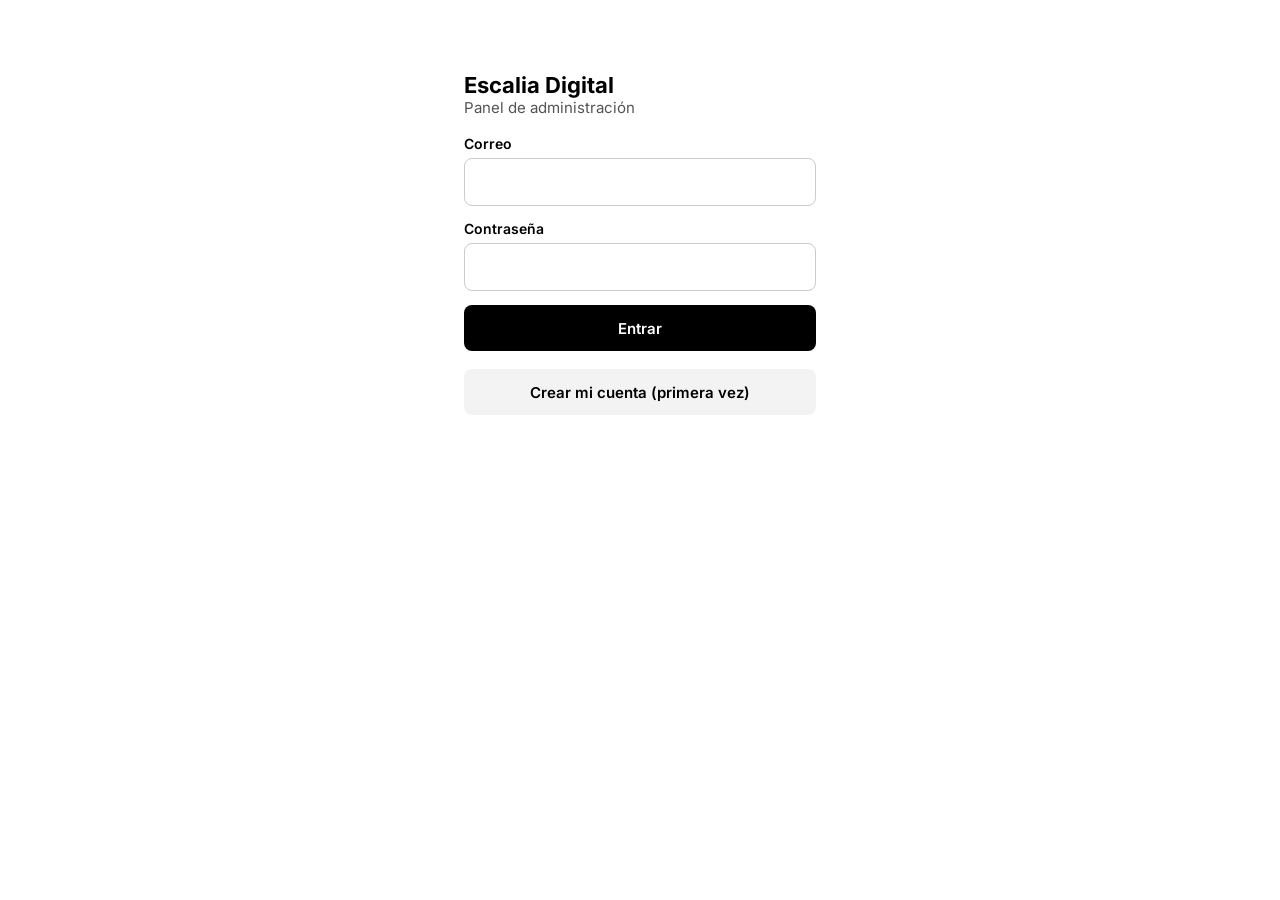
==== admin.html @ 68078de9 "Panel: mostrar u ocultar categorías en la carta Co-Authored-By: Claude Opus 5.5 <noreply@anthropic.c" ====
<!doctype html>
<html lang="es">
<head>
<meta charset="utf-8">
<meta name="viewport" content="width=device-width, initial-scale=1">
<meta name="robots" content="noindex">
<title>Escalia Digital · Panel</title>
<link href="/fonts/inter.css" rel="stylesheet">
<style>
:root{--negro:#000;--gris:#545454;--linea:#E8E8E8;--suave:#F3F3F3;--borde:#CBCBCB;--verde:#0B7A3E;--rojo:#B42318}
*{box-sizing:border-box}
body{margin:0;background:#fff;color:#000;font-family:Inter,system-ui,sans-serif;font-size:15px}
a{color:#000}
button,input,textarea{font-family:inherit;font-size:15px;color:#000}
.barra{display:flex;align-items:center;justify-content:space-between;gap:12px;padding:14px 24px;border-bottom:1px solid var(--linea);position:sticky;top:0;background:#fff;z-index:5}
.barra b{font-size:18px}
.barra .salir{border:none;background:none;color:var(--gris);text-decoration:underline;cursor:pointer;padding:8px}
main{max-width:1040px;margin:0 auto;padding:28px 24px 80px;display:flex;flex-direction:column;gap:22px}
h1{margin:0;font-size:26px;font-weight:700}
h2{margin:0;font-size:16px;font-weight:700}
p{margin:0}
.sub{color:var(--gris)}
.volver{font-size:14px;color:var(--gris);text-decoration:none}
.btn{display:inline-flex;align-items:center;justify-content:center;gap:8px;height:46px;padding:0 20px;border-radius:8px;border:none;background:#000;color:#fff;font-weight:600;text-decoration:none;cursor:pointer}
.btn.claro{background:var(--suave);color:#000}
.btn.borde{background:#fff;color:#000;border:1px solid #000}
.btn.peq{height:38px;padding:0 14px;font-size:14px}
.btn:disabled{opacity:.45;cursor:default}
.campo{display:flex;flex-direction:column;gap:6px;font-size:14px;font-weight:600}
.campo input,.campo textarea{height:48px;padding:0 14px;border-radius:8px;border:1px solid var(--borde);font-weight:400}
.campo textarea{height:auto;padding:12px 14px;resize:vertical}
.ayuda{font-size:13px;font-weight:400;color:var(--gris)}
.error{color:var(--rojo);font-size:14px;font-weight:500}
.chip{display:inline-block;padding:4px 10px;border-radius:999px;font-size:13px;font-weight:600;background:var(--suave)}
.chip.ok{background:#E7F5EC;color:#0B6B37}
.chip.aviso{background:#FFF4E0;color:#8A5300}
.tarjeta{border:1px solid var(--linea);border-radius:12px;padding:20px;display:flex;flex-direction:column;gap:10px}
.cabeza{display:flex;justify-content:space-between;align-items:center;flex-wrap:wrap;gap:12px}
.tabla{border:1px solid var(--linea);border-radius:12px;overflow-x:auto}
table{width:100%;min-width:720px;border-collapse:collapse;font-size:14px}
th{text-align:left;font-weight:500;color:var(--gris);background:#FAFAFA;padding:12px 16px}
td{padding:14px 16px;border-top:1px solid var(--linea);vertical-align:middle}
.logo{width:40px;height:40px;border-radius:8px;background:#EEE center/cover no-repeat;flex:none;display:flex;align-items:center;justify-content:center;font-size:11px;color:#5E5E5E}
.fila{display:flex;align-items:center;gap:12px}
.acciones{display:flex;gap:8px;flex-wrap:wrap}
.acceso{max-width:400px;margin:8vh auto 0;padding:0 24px;display:flex;flex-direction:column;gap:18px}
.rejilla{display:grid;grid-template-columns:repeat(2,minmax(0,1fr));gap:18px;max-width:720px}
.ancho{grid-column:span 2}
@media (max-width:640px){.rejilla{grid-template-columns:1fr}.ancho{grid-column:auto}main{padding:20px 16px 80px}.barra{padding:12px 16px}}
.slug{display:flex;align-items:center;height:48px;border-radius:8px;border:1px solid var(--borde);overflow:hidden;font-weight:400}
.slug span{padding:0 12px;height:100%;display:flex;align-items:center;background:var(--suave);color:var(--gris);font-size:14px;white-space:nowrap}
.slug input{flex:1;min-width:0;height:100%;border:none;padding:0 12px}
/* Editor de carta */
.editor{display:flex;gap:24px;align-items:flex-start}
.cats{flex:0 0 220px;display:flex;flex-direction:column;gap:4px;position:sticky;top:76px}
.cats button{display:flex;justify-content:space-between;align-items:center;height:42px;padding:0 12px;border-radius:8px;border:none;background:none;cursor:pointer;text-align:left}
.cats button.activa{background:var(--suave);font-weight:600}
.cats button small{color:var(--gris);font-size:13px;font-weight:400}
.cats .nueva{margin-top:8px;border:1px dashed #A6A6A6;justify-content:center}
.prods{flex:1;min-width:0;display:flex;flex-direction:column;gap:12px}
.prod{border:1px solid var(--linea);border-radius:12px;padding:12px;display:flex;gap:14px;flex-wrap:wrap;align-items:flex-start}
.prod.agotado{background:#FAFAFA}
.foto{display:flex;flex-direction:column;align-items:center;gap:4px}
.foto .img{width:76px;height:76px;border-radius:8px;background:#EEE center/cover no-repeat;display:flex;align-items:center;justify-content:center;font-size:11px;color:#5E5E5E}
.foto label{font-size:12px;text-decoration:underline;cursor:pointer}
.foto input{display:none}
.datos{flex:1 1 260px;display:flex;flex-direction:column;gap:8px}
.datos .linea{display:flex;gap:10px;flex-wrap:wrap}
.mini{display:flex;flex-direction:column;gap:4px;font-size:12px;color:var(--gris)}
.mini input,.mini textarea{height:42px;padding:0 12px;border-radius:8px;border:1px solid var(--borde)}
.mini textarea{height:auto;min-height:42px;padding:10px 12px;resize:vertical;font-size:14px}
.mini.precio input.falta{border:2px solid var(--rojo)}
.lado{display:flex;flex-direction:column;align-items:flex-end;gap:10px}
.check{display:flex;align-items:center;gap:8px;font-size:14px;cursor:pointer}
.check input{width:20px;height:20px;margin:0;accent-color:var(--verde)}
.borrar{width:42px;height:42px;border-radius:8px;border:none;background:var(--suave);cursor:pointer;display:flex;align-items:center;justify-content:center;font-size:12px;font-weight:600}
.borrar.confirmar{background:var(--rojo);color:#fff;width:auto;padding:0 12px}
.etq{font-size:12px;color:var(--gris)}
@media (max-width:760px){.editor{flex-direction:column}.cats{position:static;flex:none;width:100%;flex-direction:row;overflow-x:auto}.cats button{flex:none;gap:8px}.cats .nueva{margin:0}.lado{flex-direction:row;align-items:center;justify-content:space-between;width:100%}}
/* Publicado */
.dos{display:flex;gap:20px;flex-wrap:wrap}
.dos>section{flex:1 1 340px;display:flex;flex-direction:column;gap:16px}
.caja{display:flex;align-items:center;min-height:46px;padding:10px 12px;border-radius:8px;background:var(--suave);word-break:break-all}
.qr{width:220px;height:220px;align-self:center}
.qr svg{width:100%;height:100%}
.aviso{display:flex;gap:14px;align-items:center;padding:16px 18px;border-radius:12px;background:#FFF4E0}
.vacio{padding:40px;text-align:center;color:var(--gris);border:1px dashed var(--borde);border-radius:12px}
#toast{position:fixed;left:50%;bottom:24px;transform:translateX(-50%);background:#000;color:#fff;padding:12px 18px;border-radius:8px;font-size:14px;opacity:0;transition:opacity .2s;pointer-events:none;z-index:20}
#toast.ver{opacity:1}
.nav{display:flex;gap:4px;margin-left:18px}
.nav a{padding:8px 12px;border-radius:8px;text-decoration:none;font-size:15px;color:var(--gris)}
.nav a.on{background:var(--suave);color:#000;font-weight:600}
.baja{border:1px solid var(--linea);border-radius:12px;padding:20px;display:flex;flex-direction:column;gap:14px}
.pasos{list-style:none;margin:0;padding:0;display:flex;flex-direction:column;gap:10px}
.paso{display:flex;gap:14px;align-items:flex-start;padding:14px;border-radius:10px;background:#FAFAFA}
.paso .num{width:28px;height:28px;flex:none;border-radius:14px;background:#fff;border:2px solid var(--borde);display:flex;align-items:center;justify-content:center;font-weight:700;font-size:14px}
.paso.hecho .num{background:var(--verde);border-color:var(--verde);color:#fff}
.paso .cuerpo{flex:1;min-width:0;display:flex;flex-direction:column;gap:6px}
.paso .cuerpo p{font-size:14px;color:var(--gris)}
.peligro{background:var(--rojo)!important;color:#fff!important}
</style>
</head>
<body>
<div id="app"><main><p class="sub">Cargando…</p></main></div>
<div id="toast" role="status" aria-live="polite"></div>

<script src="/vendor/supabase.js"></script>
<script src="/vendor/qrcode.js"></script>
<script>
const sb = supabase.createClient('https://akfnzkdavpktvqugqklo.supabase.co', 'sb_publishable_ipLUEVx2Hwwf-PJR8EnL9A_X8vh9DD5');
const app = document.getElementById('app');
let usuario = null, esAdmin = false;

const esc = s => String(s ?? '').replace(/[&<>"']/g, c => ({'&':'&amp;','<':'&lt;','>':'&gt;','"':'&quot;',"'":'&#39;'}[c]));
const euros = n => Number(n || 0).toLocaleString('es-ES', {style:'currency', currency:'EUR'});
const enlace = slug => `${location.origin}/${slug}`;
const bg = u => u ? `style="background-image:url('${esc(u)}')"` : '';
const hoy = () => new Intl.DateTimeFormat('sv-SE', {timeZone:'Europe/Madrid'}).format(new Date());
const slugDe = t => t.normalize('NFD').replace(/[̀-ͯ]/g,'').toLowerCase().replace(/&/g,' y ').replace(/[^a-z0-9]+/g,'-').replace(/^-+|-+$/g,'').slice(0,40);
let tToast;
function aviso(msg){ const t = document.getElementById('toast'); t.textContent = msg; t.classList.add('ver'); clearTimeout(tToast); tToast = setTimeout(() => t.classList.remove('ver'), 2200); }
async function copiar(texto){
  try { await navigator.clipboard.writeText(texto); }
  catch { const a = document.createElement('textarea'); a.value = texto; document.body.appendChild(a); a.select(); document.execCommand('copy'); a.remove(); }
  aviso('Copiado');
}
function barra(){
  const v = location.hash.replace('#','').split('/')[0];
  return `<header class="barra"><div class="fila" style="gap:0"><b>Escalia Digital</b><nav class="nav"><a href="#" class="${v === 'bajas' ? '' : 'on'}">Negocios</a><a href="#bajas" class="${v === 'bajas' ? 'on' : ''}">Bajas</a></nav></div><span class="sub" style="font-size:14px">${esc(usuario?.email)} <button class="salir" id="salir">Salir</button></span></header>`;
}
function pintar(html){
  app.innerHTML = barra() + `<main>${html}</main>`;
  document.getElementById('salir').onclick = async () => { await sb.auth.signOut(); location.hash = ''; };
  window.scrollTo(0, 0);
}
async function subirFoto(negocioId, archivo, nombre){
  if (archivo.size > 5 * 1024 * 1024) throw new Error('La foto pesa más de 5 MB');
  const ext = (archivo.name.split('.').pop() || 'jpg').toLowerCase();
  const ruta = `${negocioId}/${nombre}-${Date.now()}.${ext}`;
  const { error } = await sb.storage.from('fotos').upload(ruta, archivo, { contentType: archivo.type, upsert: false });
  if (error) throw error;
  return sb.storage.from('fotos').getPublicUrl(ruta).data.publicUrl;
}

/* ---------- Arranque y rutas ---------- */
async function fijarSesion(sesion){
  usuario = sesion?.user || null; esAdmin = false;
  if (usuario) {
    const { data } = await sb.from('admins_plataforma').select('usuario_id').eq('usuario_id', usuario.id).maybeSingle();
    esAdmin = !!data;
  }
  ruta();
}
function ruta(){
  if (!usuario) return vistaAcceso();
  if (!esAdmin) return vistaSinPermiso();
  const [v, id] = location.hash.replace('#','').split('/');
  if (v === 'nuevo') return vistaNuevo();
  if (v === 'carta' && id) return vistaCarta(id);
  if (v === 'publicado' && id) return vistaPublicado(id);
  if (v === 'bajas') return id === 'nueva' ? vistaNuevaBaja() : vistaBajas();
  return vistaNegocios();
}
(async () => {
  const { data: { session } } = await sb.auth.getSession();
  await fijarSesion(session);
  sb.auth.onAuthStateChange((_e, s) => { if ((s?.user?.id || null) !== (usuario?.id || null)) fijarSesion(s); });
  window.addEventListener('hashchange', ruta);
})();

/* ---------- Acceso ---------- */
function vistaAcceso(modo = 'entrar'){
  const crear = modo === 'crear';
  app.innerHTML = `<div class="acceso">
    <div><p style="font-size:22px;font-weight:700">Escalia Digital</p><p class="sub">${crear ? 'Crea tu cuenta de administrador' : 'Panel de administración'}</p></div>
    <form id="f" style="display:flex;flex-direction:column;gap:14px">
      <label class="campo">Correo<input type="email" id="email" autocomplete="email" required></label>
      <label class="campo">Contraseña<input type="password" id="clave" autocomplete="${crear ? 'new-password' : 'current-password'}" minlength="8" required>
        ${crear ? '<span class="ayuda">Mínimo 8 caracteres.</span>' : ''}</label>
      <p class="error" id="err" hidden></p>
      <button class="btn" type="submit">${crear ? 'Crear cuenta' : 'Entrar'}</button>
    </form>
    <button class="btn claro" id="cambiar">${crear ? 'Ya tengo cuenta' : 'Crear mi cuenta (primera vez)'}</button>
  </div>`;
  document.getElementById('cambiar').onclick = () => vistaAcceso(crear ? 'entrar' : 'crear');
  document.getElementById('f').onsubmit = async e => {
    e.preventDefault();
    const err = document.getElementById('err'); err.hidden = true;
    const email = document.getElementById('email').value.trim(), password = document.getElementById('clave').value;
    const boton = e.target.querySelector('button'); boton.disabled = true;
    if (crear) {
      const { data, error } = await sb.auth.signUp({ email, password });
      boton.disabled = false;
      if (error) { err.textContent = error.message; err.hidden = false; return; }
      if (!data.session) {
        app.innerHTML = `<div class="acceso"><h1>Cuenta creada</h1><p class="sub">Avisa en el chat para activarla como administrador. Después entra con tu correo y contraseña.</p><button class="btn" id="ir">Ir a entrar</button></div>`;
        document.getElementById('ir').onclick = () => vistaAcceso('entrar');
      }
    } else {
      const { error } = await sb.auth.signInWithPassword({ email, password });
      boton.disabled = false;
      if (error) {
        err.textContent = /confirm/i.test(error.message) ? 'La cuenta aún no está activada. Avisa en el chat para activarla.' : 'Correo o contraseña incorrectos.';
        err.hidden = false;
      }
    }
  };
}
function vistaSinPermiso(){
  pintar(`<h1>Cuenta sin acceso</h1><p class="sub">Esta cuenta todavía no es administradora de Escalia Digital. Avisa en el chat para activarla y vuelve a cargar la página.</p>`);
}

/* ---------- Negocios ---------- */
async function vistaNegocios(){
  pintar('<p class="sub">Cargando negocios…</p>');
  const [{ data: negocios, error }, { data: pedidos }, { data: bajas }] = await Promise.all([
    sb.from('negocios').select('id,nombre,slug,logo_url,activo,es_plantilla,stripe_account_id,productos(count)').order('creado_en'),
    sb.from('pedidos').select('negocio_id').eq('fecha', hoy()).neq('estado', 'pendiente_pago'),
    sb.from('bajas').select('negocio_id').is('borrado_en', null).is('cancelada_en', null)
  ]);
  const enBaja = new Set((bajas || []).map(b => b.negocio_id));
  if (error) return pintar(`<p class="error">No se pudieron cargar los negocios: ${esc(error.message)}</p>`);
  const porNegocio = {}; (pedidos || []).forEach(p => porNegocio[p.negocio_id] = (porNegocio[p.negocio_id] || 0) + 1);
  const reales = negocios.filter(n => !n.es_plantilla), plantilla = negocios.find(n => n.es_plantilla);
  const filas = reales.map(n => `<tr>
    <td><div class="fila"><span class="logo" ${bg(n.logo_url)}>${n.logo_url ? '' : 'Logo'}</span><div style="display:flex;flex-direction:column"><b>${esc(n.nombre)}</b><a class="sub" href="${esc(enlace(n.slug))}" target="_blank" rel="noopener" style="text-decoration:none">/${esc(n.slug)}</a></div></div></td>
    <td>${enBaja.has(n.id) ? '<a class="chip aviso" href="#bajas" style="text-decoration:none">Baja en curso</a>' : n.activo ? '<span class="chip ok">Publicado</span>' : '<span class="chip">Borrador</span>'}</td>
    <td>${n.productos?.[0]?.count ?? 0} productos</td>
    <td>${n.stripe_account_id ? '<span class="chip ok">Conectado</span>' : '<span class="chip aviso">Sin conectar</span>'}</td>
    <td>${porNegocio[n.id] || 0}</td>
    <td><div class="acciones"><a class="btn claro peq" href="#carta/${n.id}">Editar carta</a><a class="btn claro peq" href="#publicado/${n.id}">Enlace y QR</a></div></td>
  </tr>`).join('');
  pintar(`
    <div class="cabeza"><div><h1>Negocios</h1><p class="sub">Cada negocio tiene su página, su panel y sus cobros.</p></div>
      <a class="btn" href="#nuevo">+ Añadir nuevo negocio</a></div>
    ${reales.length ? `<div class="tabla"><table><thead><tr><th>Negocio</th><th>Estado</th><th>Carta</th><th>Cobros</th><th>Pedidos hoy</th><th>Acciones</th></tr></thead><tbody>${filas}</tbody></table></div>`
      : '<div class="vacio">Aún no hay negocios. Pulsa "Añadir nuevo negocio".</div>'}
    ${plantilla ? `<section class="fila" style="padding:18px 20px;border-radius:12px;background:var(--suave)"><div style="display:flex;flex-direction:column;gap:2px"><b>${esc(plantilla.nombre)}</b><span class="sub" style="font-size:14px">${plantilla.productos?.[0]?.count ?? 0} productos · bebida obligatoria en los menús · los negocios nuevos salen de aquí</span></div><a class="btn claro peq" style="margin-left:auto" href="#carta/${plantilla.id}">Editar plantilla</a></section>` : ''}
  `);
}

/* ---------- Añadir nuevo negocio ---------- */
function vistaNuevo(){
  pintar(`
    <div><a class="volver" href="#">← Negocios</a><h1 style="margin-top:6px">Añadir nuevo negocio</h1><p class="sub">Se crea con la carta de la plantilla ya montada. Luego pones precios y fotos.</p></div>
    <form id="f" class="rejilla">
      <label class="campo ancho">Nombre del negocio<input id="nombre" required maxlength="80" placeholder="Ej.: Kebab Alí"></label>
      <div class="campo ancho">Dirección de su página
        <div class="slug"><span>${esc(location.host)}/</span><input id="slug" required maxlength="40" aria-label="Dirección de su página"></div>
        <span class="ayuda">Se rellena sola a partir del nombre. Solo letras, números y guiones.</span></div>
      <label class="campo">Dirección del local<input id="direccion" placeholder="Calle y número, ciudad"></label>
      <label class="campo">WhatsApp del negocio<input id="whatsapp" type="tel" placeholder="+34 600 000 000"></label>
      <label class="campo">Horario<input id="horario" placeholder="Ej.: L-D 19:00-23:30"></label>
      <label class="campo">Logo (opcional)<input id="logo" type="file" accept="image/png,image/jpeg,image/webp" style="padding-top:12px"></label>
      <p class="error ancho" id="err" hidden></p>
      <div class="ancho acciones"><button class="btn" type="submit">Crear con la plantilla</button><a class="btn claro" href="#">Cancelar</a></div>
    </form>`);
  const nombre = document.getElementById('nombre'), slug = document.getElementById('slug');
  let tocado = false;
  nombre.oninput = () => { if (!tocado) slug.value = slugDe(nombre.value); };
  slug.oninput = () => { tocado = true; slug.value = slug.value.toLowerCase().replace(/[^a-z0-9-]/g, ''); };
  document.getElementById('f').onsubmit = async e => {
    e.preventDefault();
    const err = document.getElementById('err'); err.hidden = true;
    const s = slug.value.replace(/-+/g,'-').replace(/^-|-$/g,'');
    const tel = document.getElementById('whatsapp').value.replace(/[\s-]/g, '');
    if (!s) { err.textContent = 'Falta la dirección de su página.'; err.hidden = false; return; }
    if (tel && !/^\+?\d{9,15}$/.test(tel)) { err.textContent = 'El WhatsApp no parece válido.'; err.hidden = false; return; }
    const boton = e.target.querySelector('button[type=submit]'); boton.disabled = true; boton.textContent = 'Creando…';
    const { data: id, error } = await sb.rpc('crear_negocio_desde_plantilla', { p_nombre: nombre.value.trim(), p_slug: s });
    if (error) {
      boton.disabled = false; boton.textContent = 'Crear con la plantilla';
      err.textContent = error.code === '23505' ? 'Esa dirección ya la usa otro negocio. Prueba otra.' : /reservado|formato|check/i.test(error.message) ? 'Esa dirección no se puede usar. Prueba otra.' : error.message;
      err.hidden = false; return;
    }
    const cambios = { direccion: document.getElementById('direccion').value.trim() || null, whatsapp: tel || null };
    const h = document.getElementById('horario').value.trim(); if (h) cambios.horario = { texto: h };
    const archivo = document.getElementById('logo').files[0];
    try { if (archivo) cambios.logo_url = await subirFoto(id, archivo, 'logo'); } catch (x) { aviso('No se pudo subir el logo: ' + x.message); }
    await sb.from('negocios').update(cambios).eq('id', id);
    location.hash = `carta/${id}`;
  };
}

/* ---------- Editar carta ---------- */
let carta = null;
async function vistaCarta(id){
  pintar('<p class="sub">Cargando carta…</p>');
  const [n, c, p] = await Promise.all([
    sb.from('negocios').select('*').eq('id', id).single(),
    sb.from('categorias').select('*').eq('negocio_id', id).order('orden'),
    sb.from('productos').select('*').eq('negocio_id', id).order('orden')
  ]);
  if (n.error) return pintar(`<a class="volver" href="#">← Negocios</a><p class="error">No se encontró el negocio.</p>`);
  const prev = carta && carta.negocio.id === id ? carta.sel : null;
  carta = { negocio: n.data, cats: c.data || [], prods: p.data || [], sel: prev || (c.data?.[0]?.id ?? 'datos') };
  pintarCarta();
}
function pintarCarta(){
  const { negocio: n, cats, prods, sel } = carta;
  const conPrecio = prods.filter(x => Number(x.precio) > 0).length;
  const nav = cats.map(c => `<button data-cat="${c.id}" class="${sel === c.id ? 'activa' : ''}">${esc(c.nombre)}${c.activa ? '' : ' <small>(oculta)</small>'}<small>${prods.filter(x => x.categoria_id === c.id).length}</small></button>`).join('');
  pintar(`
    <div class="cabeza">
      <div class="fila" style="flex-wrap:wrap"><a class="volver" href="#">← Negocios</a><b style="font-size:20px">${esc(n.nombre)}</b>
        ${n.es_plantilla ? '<span class="chip">Plantilla</span>' : n.activo ? '<span class="chip ok">Publicado</span>' : '<span class="chip">Borrador</span>'}</div>
      <div class="fila" style="flex-wrap:wrap"><span class="sub" style="font-size:14px"><b style="color:#000">${conPrecio} de ${prods.length}</b> precios puestos</span>
        ${n.es_plantilla ? '' : n.activo ? `<a class="btn claro peq" href="${esc(enlace(n.slug))}" target="_blank" rel="noopener">Ver carta</a><a class="btn peq" href="#publicado/${n.id}">Enlace y QR</a>` : `<button class="btn" id="publicar">Publicar</button>`}</div>
    </div>
    <div class="editor">
      <nav class="cats" aria-label="Categorías">
        ${n.es_plantilla ? '' : `<button data-cat="datos" class="${sel === 'datos' ? 'activa' : ''}">Datos del negocio</button>`}
        ${nav}
        <button class="nueva" id="nuevaCat">+ Añadir categoría</button>
      </nav>
      <div class="prods" id="prods"></div>
    </div>`);
  document.querySelectorAll('.cats [data-cat]').forEach(b => b.onclick = () => { carta.sel = b.dataset.cat; pintarCarta(); });
  document.getElementById('nuevaCat').onclick = nuevaCategoria;
  const pub = document.getElementById('publicar');
  if (pub) pub.onclick = () => publicar(n, conPrecio, prods.length);
  if (sel === 'datos') pintarDatos(); else pintarProductos();
}
function pintarProductos(){
  const { cats, prods, sel } = carta;
  const cat = cats.find(c => c.id === sel);
  const lista = prods.filter(x => x.categoria_id === sel);
  const caja = document.getElementById('prods');
  caja.innerHTML = `
    <div class="cabeza"><div class="fila" style="flex-wrap:wrap"><h1 style="font-size:22px">${esc(cat?.nombre || '')}</h1>
      <label class="check"><input type="checkbox" id="catVisible" ${cat?.activa ? 'checked' : ''}>${cat?.activa ? 'Visible en la carta' : 'Oculta en la carta'}</label></div>
      <button class="btn claro peq" id="nuevoProd">+ Añadir producto</button></div>
    ${lista.length ? '' : '<div class="vacio">No hay productos en esta categoría.</div>'}
    ${lista.map(x => `<div class="prod ${x.disponible ? '' : 'agotado'}" data-id="${x.id}">
      <div class="foto"><span class="img" ${bg(x.foto_url)}>${x.foto_url ? '' : 'Sin foto'}</span>
        <label>Cambiar foto<input type="file" accept="image/png,image/jpeg,image/webp" data-campo="foto"></label></div>
      <div class="datos">
        <div class="linea">
          <label class="mini" style="flex:1 1 200px">Nombre<input data-campo="nombre" value="${esc(x.nombre)}" maxlength="80"></label>
          <label class="mini precio" style="flex:0 0 120px">Precio (€)<input data-campo="precio" inputmode="decimal" value="${Number(x.precio) > 0 ? Number(x.precio).toFixed(2).replace('.', ',') : ''}" placeholder="0,00" class="${Number(x.precio) > 0 ? '' : 'falta'}">
            ${Number(x.precio) > 0 ? '' : '<span class="error" style="font-size:12px">Falta precio</span>'}</label>
        </div>
        <label class="mini">Descripción<textarea data-campo="descripcion" rows="1" maxlength="200" placeholder="Qué lleva">${esc(x.descripcion || '')}</textarea></label>
      </div>
      <div class="lado">
        <label class="check"><input type="checkbox" data-campo="disponible" ${x.disponible ? 'checked' : ''}>${x.disponible ? 'Disponible' : 'Agotado'}</label>
        <button class="borrar" data-borrar aria-label="Borrar producto"><svg width="18" height="18" viewBox="0 0 24 24" fill="none" stroke="currentColor" stroke-width="2" stroke-linecap="round" stroke-linejoin="round" aria-hidden="true"><path d="M4 7h16M9 7V4h6v3M6 7l1 13h10l1-13"/></svg></button>
      </div>
    </div>`).join('')}`;
  document.getElementById('nuevoProd').onclick = nuevoProducto;
  document.getElementById('catVisible').onchange = async e => {
    const activa = e.target.checked;
    const { error } = await sb.from('categorias').update({ activa }).eq('id', cat.id);
    if (error) { e.target.checked = !activa; return aviso('No se pudo cambiar'); }
    cat.activa = activa; aviso(activa ? 'Categoría visible en la carta' : 'Categoría oculta'); pintarCarta();
  };
  caja.querySelectorAll('.prod').forEach(fila => {
    const id = fila.dataset.id, prod = carta.prods.find(x => x.id === id);
    fila.querySelectorAll('[data-campo]').forEach(el => el.onchange = () => guardarCampo(prod, el));
    const b = fila.querySelector('[data-borrar]');
    let armado = false, t;
    b.onclick = async () => {
      if (!armado) { armado = true; b.classList.add('confirmar'); b.textContent = '¿Borrar?'; t = setTimeout(() => { armado = false; pintarProductos(); }, 3000); return; }
      clearTimeout(t);
      const { error } = await sb.from('productos').delete().eq('id', id);
      if (error) { aviso(error.code === '23503' ? 'Tiene pedidos: márcalo como Agotado en vez de borrarlo' : 'No se pudo borrar'); return pintarProductos(); }
      carta.prods = carta.prods.filter(x => x.id !== id); aviso('Producto borrado'); pintarCarta();
    };
  });
}
async function guardarCampo(prod, el){
  const campo = el.dataset.campo;
  let cambio = {};
  if (campo === 'foto') {
    const archivo = el.files[0]; if (!archivo) return;
    aviso('Subiendo foto…');
    try { cambio.foto_url = await subirFoto(carta.negocio.id, archivo, 'producto'); }
    catch (x) { return aviso('No se pudo subir: ' + x.message); }
  } else if (campo === 'precio') {
    const v = el.value.trim().replace('€','').replace(',', '.');
    const num = v === '' ? 0 : Number(v);
    if (!isFinite(num) || num < 0 || num > 999) { aviso('Precio no válido'); el.value = Number(prod.precio) > 0 ? Number(prod.precio).toFixed(2).replace('.', ',') : ''; return; }
    cambio.precio = Math.round(num * 100) / 100;
  } else if (campo === 'disponible') cambio.disponible = el.checked;
  else if (campo === 'nombre') { if (!el.value.trim()) { el.value = prod.nombre; return aviso('El nombre no puede quedar vacío'); } cambio.nombre = el.value.trim(); }
  else if (campo === 'descripcion') cambio.descripcion = el.value.trim() || null;
  const { error } = await sb.from('productos').update(cambio).eq('id', prod.id);
  if (error) return aviso('No se pudo guardar');
  Object.assign(prod, cambio);
  aviso('Guardado');
  if (campo === 'precio' || campo === 'foto' || campo === 'disponible') pintarCarta();
}
async function nuevoProducto(){
  const { negocio, prods, sel } = carta;
  const orden = Math.max(0, ...prods.filter(x => x.categoria_id === sel).map(x => x.orden || 0)) + 1;
  const { data, error } = await sb.from('productos').insert({ negocio_id: negocio.id, categoria_id: sel, nombre: 'Producto nuevo', precio: 0, disponible: true, orden }).select().single();
  if (error) return aviso('No se pudo añadir');
  carta.prods.push(data); pintarCarta();
  const input = document.querySelector(`.prod[data-id="${data.id}"] [data-campo="nombre"]`);
  if (input) { input.focus(); input.select(); input.scrollIntoView({ block: 'center' }); }
}
function nuevaCategoria(){
  const boton = document.getElementById('nuevaCat');
  const form = document.createElement('form');
  form.style.cssText = 'display:flex;gap:6px;margin-top:8px';
  form.innerHTML = '<input required maxlength="40" placeholder="Nombre" aria-label="Nombre de la categoría" style="flex:1;min-width:0;height:42px;padding:0 10px;border-radius:8px;border:1px solid var(--borde)"><button class="btn peq">OK</button>';
  boton.replaceWith(form); form.querySelector('input').focus();
  form.onsubmit = async e => {
    e.preventDefault();
    const nombre = form.querySelector('input').value.trim();
    const orden = Math.max(0, ...carta.cats.map(c => c.orden || 0)) + 1;
    const { data, error } = await sb.from('categorias').insert({ negocio_id: carta.negocio.id, nombre, orden, activa: true }).select().single();
    if (error) return aviso('No se pudo crear');
    carta.cats.push(data); carta.sel = data.id; pintarCarta();
  };
}
function pintarDatos(){
  const n = carta.negocio;
  document.getElementById('prods').innerHTML = `
    <h1 style="font-size:22px">Datos del negocio</h1>
    <form id="fd" class="rejilla" style="max-width:none">
      <label class="campo ancho">Nombre<input id="d_nombre" required maxlength="80" value="${esc(n.nombre)}"></label>
      <label class="campo">Dirección del local<input id="d_dir" value="${esc(n.direccion || '')}"></label>
      <label class="campo">WhatsApp del negocio<input id="d_wa" type="tel" value="${esc(n.whatsapp || '')}" placeholder="+34 600 000 000"></label>
      <label class="campo">Horario<input id="d_hor" value="${esc(n.horario?.texto || '')}" placeholder="Ej.: L-D 19:00-23:30"></label>
      <div class="campo">Logo<div class="fila"><span class="logo" ${bg(n.logo_url)}>${n.logo_url ? '' : 'Logo'}</span><input id="d_logo" type="file" accept="image/png,image/jpeg,image/webp"></div></div>
      <h2 class="ancho" style="margin-top:10px">Datos legales del titular</h2>
      <p class="sub ancho" style="font-size:13px;margin-top:-10px">Salen en el aviso legal, la política de privacidad y las condiciones de compra de su carta. Mientras falten, la carta muestra "pendiente".</p>
      <label class="campo">Nombre o razón social<input id="d_tit" maxlength="120" value="${esc(n.titular_nombre || '')}" placeholder="Ej.: Nombre y apellidos / Empresa S.L."></label>
      <label class="campo">NIF / CIF<input id="d_nif" maxlength="15" value="${esc(n.titular_nif || '')}"></label>
      <label class="campo">Correo de contacto<input id="d_mail" type="email" maxlength="120" value="${esc(n.email_contacto || '')}"></label>
      <label class="campo">Teléfono de contacto<input id="d_telf" type="tel" maxlength="20" value="${esc(n.telefono || '')}" placeholder="Si es distinto del WhatsApp"></label>
      <p class="sub ancho" style="font-size:13px">Dirección de su página: ${esc(location.host)}/${esc(n.slug)} (no se cambia para no romper el QR ya impreso).</p>
      <div class="ancho"><button class="btn" type="submit">Guardar datos</button></div>
    </form>
    <div class="tarjeta" style="margin-top:8px"><h2>Copia de seguridad</h2>
      <p class="sub" style="font-size:14px">Cada noche se guarda sola una copia de esta carta (30 días). Para tener otra fuera de la plataforma, descarga un Excel de vez en cuando, por ejemplo una vez al mes, y guárdalo en tu ordenador.</p>
      <div><button class="btn claro peq" id="d_copia" type="button">Descargar copia (Excel)</button></div></div>`;
  document.getElementById('d_copia').onclick = async e => {
    e.target.disabled = true;
    try { await descargarExcel({ negocio_id: n.id, negocio_slug: n.slug }); aviso('Copia descargada'); }
    catch (x) { aviso('No se pudo descargar: ' + x.message); }
    e.target.disabled = false;
  };
  document.getElementById('fd').onsubmit = async e => {
    e.preventDefault();
    const tel = document.getElementById('d_wa').value.replace(/[\s-]/g, '');
    if (tel && !/^\+?\d{9,15}$/.test(tel)) return aviso('El WhatsApp no parece válido');
    const cambios = { nombre: document.getElementById('d_nombre').value.trim(), direccion: document.getElementById('d_dir').value.trim() || null, whatsapp: tel || null,
      horario: document.getElementById('d_hor').value.trim() ? { ...(n.horario || {}), texto: document.getElementById('d_hor').value.trim() } : (n.horario || {}),
      titular_nombre: document.getElementById('d_tit').value.trim() || null,
      titular_nif: document.getElementById('d_nif').value.trim().toUpperCase() || null,
      email_contacto: document.getElementById('d_mail').value.trim() || null,
      telefono: document.getElementById('d_telf').value.replace(/[\s-]/g, '') || null };
    const archivo = document.getElementById('d_logo').files[0];
    try { if (archivo) cambios.logo_url = await subirFoto(n.id, archivo, 'logo'); } catch (x) { return aviso('No se pudo subir el logo'); }
    const { error } = await sb.from('negocios').update(cambios).eq('id', n.id);
    if (error) return aviso('No se pudo guardar');
    Object.assign(n, cambios); aviso('Datos guardados'); pintarCarta();
  };
}
async function publicar(n, conPrecio, total){
  const boton = document.getElementById('publicar');
  if (conPrecio < total && !boton.dataset.seguro) {
    boton.dataset.seguro = '1'; boton.textContent = `Faltan ${total - conPrecio} precios · Publicar igual`;
    aviso('Los productos sin precio no se podrán pedir bien'); return;
  }
  boton.disabled = true;
  const { error } = await sb.from('negocios').update({ activo: true }).eq('id', n.id);
  if (error) { boton.disabled = false; return aviso('No se pudo publicar'); }
  location.hash = `publicado/${n.id}`;
}

/* ---------- Bajas ---------- */
const fechaES = d => d ? new Date(d).toLocaleDateString('es-ES', { day: 'numeric', month: 'long', year: 'numeric', timeZone: 'Europe/Madrid' }) : '';
const masDias = (iso, n) => { const d = new Date(iso + 'T12:00:00'); d.setDate(d.getDate() + n); return d.toISOString().slice(0, 10); };
async function vistaBajas(){
  pintar('<p class="sub">Cargando bajas…</p>');
  const { data, error } = await sb.from('bajas').select('*').order('creado_en', { ascending: false });
  if (error) return pintar(`<h1>Bajas</h1><p class="error">No se pudieron cargar las bajas. ${esc(error.message)}</p>`);
  const abiertas = data.filter(b => !b.borrado_en && !b.cancelada_en), cerradas = data.filter(b => b.borrado_en || b.cancelada_en);
  pintar(`
    <div class="cabeza"><div><h1>Bajas</h1><p class="sub">Cuando un negocio deja el servicio: desactivar, entregarle sus datos y borrarlo todo.</p></div>
      <a class="btn" href="#bajas/nueva">+ Registrar una baja</a></div>
    ${abiertas.length ? abiertas.map(tarjetaBaja).join('') : '<div class="vacio">No hay bajas en curso.</div>'}
    ${cerradas.length ? `<h2>Historial</h2><div class="tabla"><table style="min-width:560px"><thead><tr><th>Negocio</th><th>Solicitada</th><th>Resultado</th></tr></thead><tbody>
      ${cerradas.map(b => `<tr><td><b>${esc(b.negocio_nombre)}</b></td><td>${fechaES(b.solicitada_en)}</td><td>${b.borrado_en ? `Datos entregados ${b.entregado_en ? 'el ' + fechaES(b.entregado_en) : '(no se pidieron)'} · borrado el ${fechaES(b.borrado_en)}` : `Cancelada el ${fechaES(b.cancelada_en)}`}</td></tr>`).join('')}
    </tbody></table></div>` : ''}`);
  abiertas.forEach(b => conectarBaja(b));
}
function tarjetaBaja(b){
  const hoyISO = hoy();
  const limiteBorrado = masDias(b.efectiva_en, 30);
  const puedeBorrar = !!b.entregado_en || hoyISO >= limiteBorrado;
  const paso = (n, hecho, titulo, texto, accion) => `<li class="paso ${hecho ? 'hecho' : ''}"><span class="num">${hecho ? '✓' : n}</span><div class="cuerpo"><b>${titulo}</b><p>${texto}</p>${accion || ''}</div></li>`;
  return `<section class="baja" id="b-${b.id}">
    <div class="cabeza"><div><h2 style="font-size:20px">${esc(b.negocio_nombre)}</h2>
      <p class="sub" style="font-size:14px">Pidió la baja el ${fechaES(b.solicitada_en)} · fin del servicio el <b style="color:#000">${fechaES(b.efectiva_en)}</b>${b.motivo ? ' · Motivo: ' + esc(b.motivo) : ''}</p></div>
      <button class="btn claro peq" data-accion="cancelar">Cancelar la baja</button></div>
    <ol class="pasos">
      ${paso(1, !!b.desactivado_en, 'Desactivar su carta',
        b.desactivado_en ? `Hecho el ${fechaES(b.desactivado_en)}. Los clientes ya no pueden pedir.` : `Hazlo el ${fechaES(b.efectiva_en)}, cuando termine el preaviso. Su carta y su panel dejan de funcionar.`,
        b.desactivado_en ? '' : '<div><button class="btn peq" data-accion="desactivar">Desactivar ahora</button></div>')}
      ${paso(2, !!b.descargado_en, 'Descargar sus datos',
        `Un Excel con su carta, sus opciones y sus pedidos. Los nombres y WhatsApp de pedidos de más de 30 días ya no salen porque se borran solos.${b.descargado_en ? ' Descargado el ' + fechaES(b.descargado_en) + '.' : ''}`,
        '<div><button class="btn peq" data-accion="descargar">Descargar Excel</button></div>')}
      ${paso(3, !!b.entregado_en, 'Enviárselos al dueño',
        b.entregado_en ? `Entregado el ${fechaES(b.entregado_en)} a ${esc(b.email_entrega || '')}.` : 'Abre el correo con el texto ya escrito, <b>adjunta el Excel</b> que has descargado y envíalo. Después márcalo como entregado.',
        b.entregado_en ? '' : `<div class="fila" style="flex-wrap:wrap;gap:8px"><input type="email" data-campo="email" value="${esc(b.email_entrega || '')}" placeholder="correo del dueño" style="height:38px;padding:0 10px;border-radius:8px;border:1px solid var(--borde);min-width:220px"><button class="btn claro peq" data-accion="correo">Abrir correo</button><button class="btn peq" data-accion="entregado">Marcar como entregado</button></div>`)}
      ${paso(4, false, 'Borrar todos sus datos',
        puedeBorrar ? 'Borra para siempre su carta, sus pedidos, sus fotos, sus copias y la cuenta del dueño. No se puede deshacer. Antes, asegúrate de haber guardado el Excel.' : `Disponible cuando hayas entregado los datos o, si no los pide, a partir del ${fechaES(limiteBorrado)} (30 días después del fin del servicio).`,
        puedeBorrar ? `<div class="fila" style="flex-wrap:wrap;gap:8px"><input data-campo="confirmar" placeholder="Escribe: ${esc(b.negocio_slug)}" style="height:38px;padding:0 10px;border-radius:8px;border:1px solid var(--borde);min-width:220px"><button class="btn peq peligro" data-accion="borrar">Borrar todo</button></div>` : '')}
    </ol>
    <label class="campo" style="font-weight:500">Notas<textarea data-campo="notas" rows="2" placeholder="Ej.: lo pidió por WhatsApp el día…">${esc(b.notas || '')}</textarea></label>
  </section>`;
}
function conectarBaja(b){
  const caja = document.getElementById('b-' + b.id);
  const q = sel => caja.querySelector(sel);
  const guardar = async cambios => { const { error } = await sb.from('bajas').update(cambios).eq('id', b.id); if (error) { aviso('No se pudo guardar'); return false; } return true; };
  q('[data-campo="notas"]').onchange = async e => { if (await guardar({ notas: e.target.value.trim() || null })) aviso('Nota guardada'); };
  q('[data-accion="cancelar"]').onclick = async e => {
    if (!e.target.dataset.seguro) { e.target.dataset.seguro = 1; e.target.textContent = '¿Seguro? Se reactiva su carta'; return; }
    await sb.from('negocios').update({ activo: true }).eq('id', b.negocio_id);
    if (await guardar({ cancelada_en: new Date().toISOString() })) { aviso('Baja cancelada'); vistaBajas(); }
  };
  const desact = q('[data-accion="desactivar"]');
  if (desact) desact.onclick = async () => {
    const { error } = await sb.from('negocios').update({ activo: false, pedidos_online_activos: false }).eq('id', b.negocio_id);
    if (error) return aviso('No se pudo desactivar');
    if (await guardar({ desactivado_en: new Date().toISOString() })) { aviso('Carta desactivada'); vistaBajas(); }
  };
  q('[data-accion="descargar"]').onclick = async e => {
    e.target.disabled = true; e.target.textContent = 'Preparando…';
    try { await descargarExcel(b); await guardar({ descargado_en: new Date().toISOString() }); aviso('Excel descargado'); vistaBajas(); }
    catch (x) { aviso('No se pudo descargar: ' + x.message); e.target.disabled = false; e.target.textContent = 'Descargar Excel'; }
  };
  const correo = q('[data-accion="correo"]');
  if (correo) correo.onclick = async () => {
    const email = q('[data-campo="email"]').value.trim();
    if (!/^[^@\s]+@[^@\s]+\.[^@\s]+$/.test(email)) return aviso('Escribe un correo válido');
    await guardar({ email_entrega: email });
    const asunto = `Tus datos de ${b.negocio_nombre} — fin del servicio de pedidos online`;
    const cuerpo = `Hola:\n\nComo pediste, el servicio de pedidos online de ${b.negocio_nombre} terminó el ${fechaES(b.efectiva_en)}.\n\nTe adjunto un Excel con tus datos: tu carta (productos, precios y opciones) y tu historial de pedidos. Por la política de privacidad, el nombre y el WhatsApp de los clientes se borran a los 30 días de cada pedido, así que en los pedidos más antiguos no aparecen.\n\nEn los próximos días borraré de forma definitiva todos tus datos de la plataforma, como dice nuestro contrato. Si necesitas algo antes, respóndeme a este correo.\n\nGracias por la confianza.\n\nJames Salazar\ncontacto@escaliadigital.com`;
    location.href = `mailto:${encodeURIComponent(email)}?subject=${encodeURIComponent(asunto)}&body=${encodeURIComponent(cuerpo)}`;
  };
  const ent = q('[data-accion="entregado"]');
  if (ent) ent.onclick = async () => {
    if (!b.descargado_en) return aviso('Primero descarga el Excel (paso 2)');
    const email = q('[data-campo="email"]').value.trim();
    if (await guardar({ entregado_en: new Date().toISOString(), email_entrega: email || b.email_entrega })) { aviso('Marcado como entregado'); vistaBajas(); }
  };
  const borrar = q('[data-accion="borrar"]');
  if (borrar) borrar.onclick = async () => {
    const conf = q('[data-campo="confirmar"]').value.trim();
    if (conf !== b.negocio_slug) return aviso(`Escribe exactamente: ${b.negocio_slug}`);
    borrar.disabled = true; borrar.textContent = 'Borrando…';
    try {
      const { data: archivos } = await sb.storage.from('fotos').list(b.negocio_id, { limit: 1000 });
      if (archivos?.length) await sb.storage.from('fotos').remove(archivos.map(a => `${b.negocio_id}/${a.name}`));
      const { error } = await sb.rpc('borrar_negocio', { p_negocio: b.negocio_id, p_confirmacion: conf });
      if (error) throw error;
      aviso('Datos borrados'); vistaBajas();
    } catch (x) { aviso('No se pudo borrar: ' + x.message); borrar.disabled = false; borrar.textContent = 'Borrar todo'; }
  };
}
let xlsxCargado;
function cargarXLSX(){
  return xlsxCargado ||= new Promise((ok, ko) => { const s = document.createElement('script'); s.src = '/vendor/xlsx.js'; s.onload = ok; s.onerror = () => ko(new Error('no se cargó la librería')); document.head.appendChild(s); });
}
async function descargarExcel(b){
  const [{ data, error }] = await Promise.all([sb.rpc('exportar_negocio', { p_negocio: b.negocio_id }), cargarXLSX()]);
  if (error) throw error;
  const n = data.negocio || {}, cats = Object.fromEntries((data.categorias || []).map(c => [c.id, c.nombre]));
  const prods = Object.fromEntries((data.productos || []).map(p => [p.id, p.nombre]));
  const grupos = Object.fromEntries((data.grupos_opciones || []).map(g => [g.id, g]));
  const peds = Object.fromEntries((data.pedidos || []).map(p => [p.id, p]));
  const hoja = filas => XLSX.utils.json_to_sheet(filas.length ? filas : [{ 'Sin datos': '' }]);
  const libro = XLSX.utils.book_new();
  XLSX.utils.book_append_sheet(libro, hoja([
    { Campo: 'Negocio', Valor: n.nombre }, { Campo: 'Dirección', Valor: n.direccion }, { Campo: 'WhatsApp', Valor: n.whatsapp },
    { Campo: 'Titular', Valor: n.titular_nombre }, { Campo: 'NIF', Valor: n.titular_nif }, { Campo: 'Correo', Valor: n.email_contacto },
    { Campo: 'Horario', Valor: n.horario?.texto }, { Campo: 'Página', Valor: enlace(n.slug || '') }, { Campo: 'Exportado el', Valor: new Date().toLocaleString('es-ES') }
  ]), 'Negocio');
  XLSX.utils.book_append_sheet(libro, hoja((data.productos || []).map(p => ({
    Categoría: cats[p.categoria_id] || '', Producto: p.nombre, Descripción: p.descripcion || '', 'Precio (€)': Number(p.precio),
    Disponible: p.disponible ? 'Sí' : 'No', Alérgenos: (p.alergenos || []).join(', '), Foto: p.foto_url ? (p.foto_url.startsWith('/') ? location.origin + p.foto_url : p.foto_url) : ''
  }))), 'Carta');
  XLSX.utils.book_append_sheet(libro, hoja((data.opciones || []).map(o => {
    const g = grupos[o.grupo_id] || {};
    return { Producto: prods[g.producto_id] || '', Grupo: g.nombre || '', Opción: o.nombre, 'Precio extra (€)': Number(o.precio_extra || 0), Disponible: o.disponible ? 'Sí' : 'No' };
  })), 'Opciones');
  XLSX.utils.book_append_sheet(libro, hoja((data.pedidos || []).map(p => ({
    Pedido: p.codigo, Fecha: p.fecha, Hora: new Date(p.creado_en).toLocaleTimeString('es-ES', { hour: '2-digit', minute: '2-digit', timeZone: 'Europe/Madrid' }),
    Origen: p.origen, Estado: p.estado, 'Total (€)': Number(p.total || 0), Pagado: p.pagado ? 'Sí' : 'No', 'Método de pago': p.metodo_pago || '',
    Cliente: p.cliente_nombre || '', WhatsApp: p.cliente_telefono || '', Notas: p.notas || ''
  }))), 'Pedidos');
  XLSX.utils.book_append_sheet(libro, hoja((data.lineas_pedido || []).map(l => ({
    Pedido: peds[l.pedido_id]?.codigo || '', Fecha: peds[l.pedido_id]?.fecha || '', Producto: l.nombre_producto, Cantidad: l.cantidad,
    'Precio unidad (€)': Number(l.precio_unitario || 0), 'Subtotal (€)': Number(l.subtotal || 0),
    Opciones: Array.isArray(l.opciones) ? l.opciones.map(o => o.nombre || o).join(', ') : '', Observaciones: l.observaciones || ''
  }))), 'Líneas de pedidos');
  XLSX.writeFile(libro, `datos-${b.negocio_slug}-${hoy()}.xlsx`);
}
async function vistaNuevaBaja(){
  pintar('<p class="sub">Cargando…</p>');
  const [{ data: negs }, { data: abiertas }] = await Promise.all([
    sb.from('negocios').select('id,nombre,slug,email_contacto').eq('es_plantilla', false).order('nombre'),
    sb.from('bajas').select('negocio_id').is('borrado_en', null).is('cancelada_en', null)
  ]);
  const ocupados = new Set((abiertas || []).map(x => x.negocio_id));
  const libres = (negs || []).filter(x => !ocupados.has(x.id));
  const hoyISO = hoy();
  pintar(`
    <div><a class="volver" href="#bajas">← Bajas</a><h1 style="margin-top:6px">Registrar una baja</h1><p class="sub">Según el contrato, la baja se pide con 15 días de preaviso.</p></div>
    ${libres.length ? `<form id="fb" class="rejilla">
      <label class="campo ancho">Negocio<select id="b_neg" required style="height:48px;padding:0 10px;border-radius:8px;border:1px solid var(--borde);font-size:15px">${libres.map(x => `<option value="${x.id}">${esc(x.nombre)}</option>`).join('')}</select></label>
      <label class="campo">Día que la pidió<input id="b_sol" type="date" value="${hoyISO}" required></label>
      <label class="campo">Fin del servicio<input id="b_ef" type="date" value="${masDias(hoyISO, 15)}" required><span class="ayuda">Por defecto, 15 días después.</span></label>
      <label class="campo ancho">Motivo (opcional)<input id="b_mot" maxlength="200"></label>
      <div class="ancho acciones"><button class="btn" type="submit">Registrar baja</button><a class="btn claro" href="#bajas">Cancelar</a></div>
    </form>` : '<div class="vacio">No hay negocios a los que dar de baja.</div>'}`);
  const f = document.getElementById('fb'); if (!f) return;
  document.getElementById('b_sol').onchange = e => { document.getElementById('b_ef').value = masDias(e.target.value, 15); };
  f.onsubmit = async e => {
    e.preventDefault();
    const neg = libres.find(x => x.id === document.getElementById('b_neg').value);
    const { error } = await sb.from('bajas').insert({ negocio_id: neg.id, negocio_nombre: neg.nombre, negocio_slug: neg.slug, email_entrega: neg.email_contacto,
      solicitada_en: document.getElementById('b_sol').value, efectiva_en: document.getElementById('b_ef').value, motivo: document.getElementById('b_mot').value.trim() || null });
    if (error) return aviso('No se pudo registrar: ' + error.message);
    location.hash = 'bajas';
  };
}

/* ---------- Publicado: enlace, texto, QR ---------- */
function qrDe(texto){ const q = qrcode(0, 'M'); q.addData(texto); q.make(); return q; }
async function vistaPublicado(id){
  pintar('<p class="sub">Cargando…</p>');
  const { data: n, error } = await sb.from('negocios').select('*').eq('id', id).single();
  if (error) return pintar(`<a class="volver" href="#">← Negocios</a><p class="error">No se encontró el negocio.</p>`);
  const url = enlace(n.slug);
  const texto = `¡Hola! Gracias por escribir a ${n.nombre}. Haz tu pedido y págalo aquí: ${url} Te avisamos por WhatsApp cuando esté listo para recoger.`;
  const qr = qrDe(url);
  pintar(`
    <a class="volver" href="#">← Negocios</a>
    ${n.activo
      ? `<div class="fila"><span style="width:52px;height:52px;flex:none;border-radius:26px;background:var(--verde);color:#fff;display:flex;align-items:center;justify-content:center"><svg width="26" height="26" viewBox="0 0 24 24" fill="none" stroke="currentColor" stroke-width="2.6" stroke-linecap="round" stroke-linejoin="round" aria-hidden="true"><path d="M5 12l5 5L19 7"/></svg></span>
         <div><h1>${esc(n.nombre)} ya está publicado</h1><p class="sub">Dale esto al dueño y ya puede recibir pedidos.</p></div></div>`
      : `<div class="aviso"><div style="flex:1"><b>${esc(n.nombre)} aún no está publicado</b><p class="sub" style="font-size:14px">Los clientes no pueden ver la carta hasta que lo publiques.</p></div><button class="btn" id="publicarYa">Publicar</button></div>`}
    <div class="dos">
      <section>
        <div class="tarjeta"><h2>1. Enlace de su carta</h2>
          <div class="caja">${esc(url)}</div>
          <div class="acciones"><button class="btn peq" data-copiar="${esc(url)}">Copiar</button><a class="btn claro peq" href="${esc(url)}" target="_blank" rel="noopener">Abrir</a></div></div>
        <div class="tarjeta"><h2>2. Texto para su WhatsApp Business</h2>
          <p class="sub" style="font-size:14px">Pégalo en "Mensaje de bienvenida" y en "Mensaje de ausencia".</p>
          <div class="caja" style="word-break:normal;line-height:1.5">${esc(texto)}</div>
          <div><button class="btn peq" data-copiar="${esc(texto)}">Copiar texto</button></div></div>
        <div class="tarjeta"><h2>3. Cobros del dueño</h2>
          <p class="sub" style="font-size:14px">Se hace junto al dueño: él pone su DNI y su cuenta bancaria. El dinero de los pedidos va directo a su cuenta.</p>
          <div class="fila" style="flex-wrap:wrap"><button class="btn borde peq" disabled>Conectar cobros con el dueño</button><span class="chip aviso">Llega con el paso del pago</span></div></div>
      </section>
      <section class="tarjeta" style="align-items:center">
        <h2 style="align-self:flex-start">4. QR para el mostrador</h2>
        <div class="qr" role="img" aria-label="Código QR de la carta">${qr.createSvgTag({ cellSize: 6, margin: 2, scalable: true })}</div>
        <b>Escanea para pedir</b>
        <div class="acciones" style="justify-content:center"><button class="btn peq" id="descargar">Descargar QR</button><button class="btn claro peq" id="cartel">Cartel para imprimir</button></div>
      </section>
    </div>`);
  document.querySelectorAll('[data-copiar]').forEach(b => b.onclick = () => copiar(b.dataset.copiar));
  document.getElementById('descargar').onclick = () => descargarQR(qr, n.slug);
  document.getElementById('cartel').onclick = () => cartel(n, url, qr);
  const p = document.getElementById('publicarYa');
  if (p) p.onclick = async () => { p.disabled = true; const { error } = await sb.from('negocios').update({ activo: true }).eq('id', n.id); if (error) { p.disabled = false; return aviso('No se pudo publicar'); } vistaPublicado(id); };
}
function descargarQR(qr, slug){
  const celdas = qr.getModuleCount(), margen = 4, tam = 24, lado = (celdas + margen * 2) * tam;
  const c = document.createElement('canvas'); c.width = c.height = lado;
  const x = c.getContext('2d'); x.fillStyle = '#fff'; x.fillRect(0, 0, lado, lado); x.fillStyle = '#000';
  for (let f = 0; f < celdas; f++) for (let k = 0; k < celdas; k++) if (qr.isDark(f, k)) x.fillRect((k + margen) * tam, (f + margen) * tam, tam, tam);
  const a = document.createElement('a'); a.download = `qr-${slug}.png`; a.href = c.toDataURL('image/png'); a.click();
}
function cartel(n, url, qr){
  const w = window.open('', '_blank');
  if (!w) return aviso('Permite las ventanas emergentes para imprimir');
  w.document.write(`<!doctype html><html lang="es"><head><meta charset="utf-8"><title>Cartel QR · ${esc(n.nombre)}</title>
    <link href="${location.origin}/fonts/inter.css" rel="stylesheet">
    <style>@page{size:A4;margin:0}body{margin:0;font-family:Inter,system-ui,sans-serif;color:#000}
    .h{width:210mm;height:297mm;display:flex;flex-direction:column;align-items:center;justify-content:center;gap:10mm;text-align:center}
    h1{margin:0;font-size:34pt}.t{font-size:26pt;font-weight:700;margin:0}.s{font-size:15pt;color:#444;margin:0}
    .q{width:120mm;height:120mm}.q svg{width:100%;height:100%}.u{font-size:12pt;color:#666;margin:0}
    ${n.logo_url ? '.l{width:30mm;height:30mm;border-radius:6mm;background:center/cover no-repeat}' : ''}</style></head>
    <body><div class="h">${n.logo_url ? `<div class="l" style="background-image:url('${esc(n.logo_url.startsWith('/') ? location.origin + n.logo_url : n.logo_url)}')"></div>` : ''}
    <h1>${esc(n.nombre)}</h1><p class="t">Escanea para pedir</p>
    <div class="q">${qr.createSvgTag({ cellSize: 8, margin: 2, scalable: true })}</div>
    <p class="s">Pide y paga desde el móvil. Te avisamos por WhatsApp cuando esté listo.</p><p class="u">${esc(url)}</p></div>
    <script>window.onload=function(){setTimeout(function(){window.print()},400)}<\/script></body></html>`);
  w.document.close();
}
</script>
</body>
</html>
---- fonts/inter.css ----
@font-face{font-family:'Inter';font-style:normal;font-display:swap;font-weight:400;src:url(/fonts/inter-latin-400-normal.woff2) format('woff2')}
@font-face{font-family:'Inter';font-style:normal;font-display:swap;font-weight:500;src:url(/fonts/inter-latin-500-normal.woff2) format('woff2')}
@font-face{font-family:'Inter';font-style:normal;font-display:swap;font-weight:600;src:url(/fonts/inter-latin-600-normal.woff2) format('woff2')}
@font-face{font-family:'Inter';font-style:normal;font-display:swap;font-weight:700;src:url(/fonts/inter-latin-700-normal.woff2) format('woff2')}
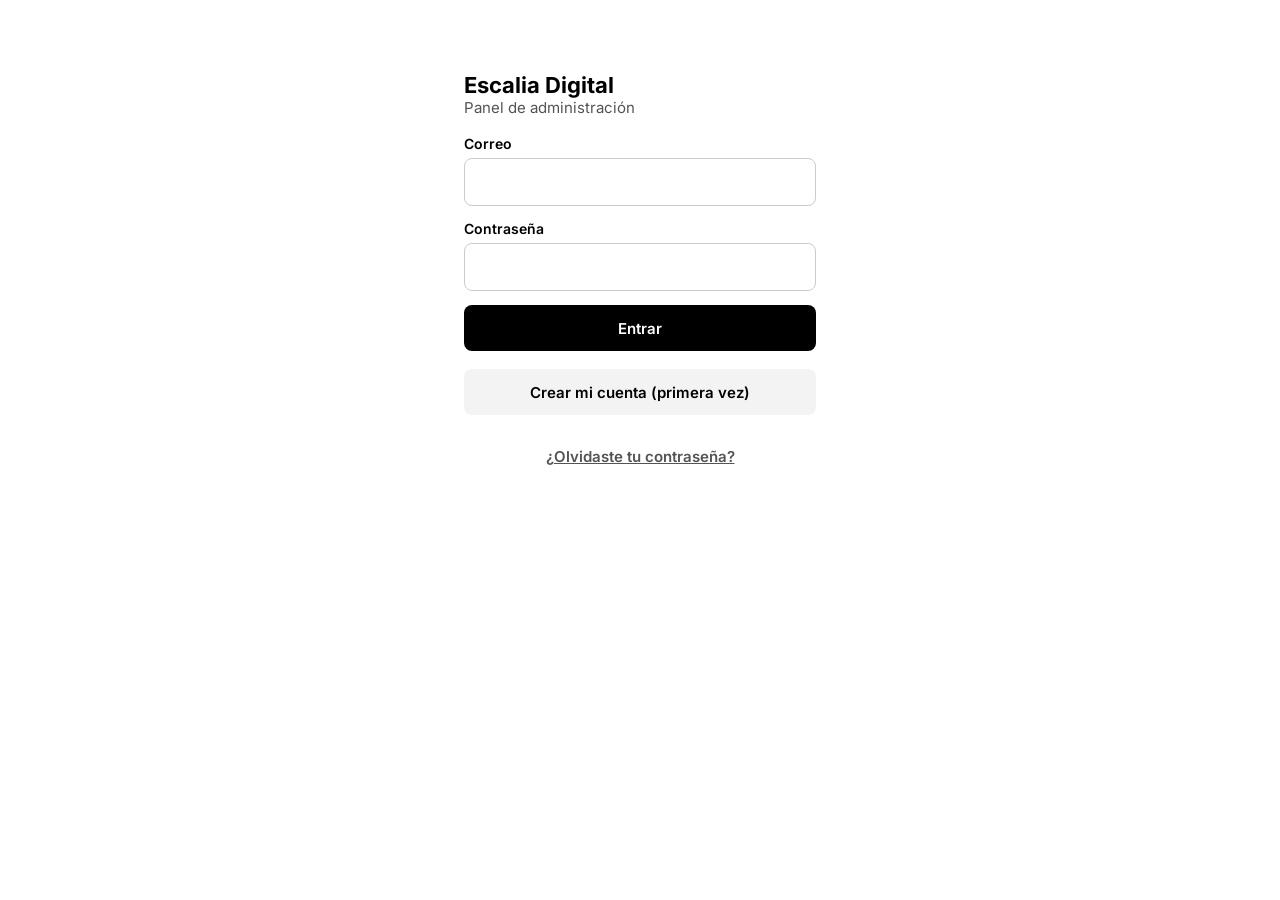
==== commit bf058144: "Panel y admin: recuperar contraseña por correo, cierre de sesión tras 7 días sin uso Co-Authored-By:" ====
--- a/admin.html
+++ b/admin.html
@@ -161,11 +161,17 @@
   if (v === 'bajas') return id === 'nueva' ? vistaNuevaBaja() : vistaBajas();
   return vistaNegocios();
 }
+let recuperando = /type=recovery/.test(location.hash);
 (async () => {
+  sb.auth.onAuthStateChange((ev, s) => {
+    if (ev === 'PASSWORD_RECOVERY') { recuperando = true; return vistaNuevaClave(); }
+    if (recuperando) return;
+    if ((s?.user?.id || null) !== (usuario?.id || null)) fijarSesion(s);
+  });
   const { data: { session } } = await sb.auth.getSession();
+  if (recuperando) { if (session) vistaNuevaClave(); return; }
   await fijarSesion(session);
-  sb.auth.onAuthStateChange((_e, s) => { if ((s?.user?.id || null) !== (usuario?.id || null)) fijarSesion(s); });
-  window.addEventListener('hashchange', ruta);
+  window.addEventListener('hashchange', () => { if (!recuperando) ruta(); });
 })();
 
 /* ---------- Acceso ---------- */
@@ -181,8 +187,10 @@
       <button class="btn" type="submit">${crear ? 'Crear cuenta' : 'Entrar'}</button>
     </form>
     <button class="btn claro" id="cambiar">${crear ? 'Ya tengo cuenta' : 'Crear mi cuenta (primera vez)'}</button>
+    ${crear ? '' : '<button class="btn claro" id="olvido" style="background:none;text-decoration:underline;color:var(--gris)">¿Olvidaste tu contraseña?</button>'}
   </div>`;
   document.getElementById('cambiar').onclick = () => vistaAcceso(crear ? 'entrar' : 'crear');
+  if (document.getElementById('olvido')) document.getElementById('olvido').onclick = vistaOlvido;
   document.getElementById('f').onsubmit = async e => {
     e.preventDefault();
     const err = document.getElementById('err'); err.hidden = true;
@@ -204,6 +212,34 @@
         err.hidden = false;
       }
     }
+  };
+}
+function vistaOlvido(){
+  app.innerHTML = `<div class="acceso"><div><p style="font-size:22px;font-weight:700">Recuperar contraseña</p><p class="sub">Te enviaremos un enlace para crear una nueva. Caduca en 1 hora.</p></div>
+    <form id="f" style="display:flex;flex-direction:column;gap:14px"><label class="campo">Correo<input type="email" id="email" autocomplete="email" required></label><p class="error" id="err" hidden></p><button class="btn" type="submit">Enviar enlace</button></form>
+    <button class="btn claro" id="volver">Volver</button></div>`;
+  document.getElementById('volver').onclick = () => vistaAcceso();
+  document.getElementById('f').onsubmit = async e => {
+    e.preventDefault(); const b = e.target.querySelector('button'); b.disabled = true;
+    const { error } = await sb.auth.resetPasswordForEmail(document.getElementById('email').value.trim(), { redirectTo: location.origin + '/admin' });
+    b.disabled = false;
+    if (error && /rate|limit|seconds/i.test(error.message)) { const er = document.getElementById('err'); er.textContent = 'Espera un minuto antes de pedir otro enlace.'; er.hidden = false; return; }
+    app.innerHTML = `<div class="acceso"><h1>Revisa tu correo</h1><p class="sub">Si ese correo tiene cuenta, te llegará un enlace en unos minutos (mira también en spam).</p><button class="btn claro" id="ir">Volver a entrar</button></div>`;
+    document.getElementById('ir').onclick = () => vistaAcceso();
+  };
+}
+function vistaNuevaClave(){
+  app.innerHTML = `<div class="acceso"><div><p style="font-size:22px;font-weight:700">Nueva contraseña</p><p class="sub">Mínimo 8 caracteres.</p></div>
+    <form id="f" style="display:flex;flex-direction:column;gap:14px"><label class="campo">Nueva contraseña<input type="password" id="c1" autocomplete="new-password" minlength="8" required></label><label class="campo">Repítela<input type="password" id="c2" autocomplete="new-password" minlength="8" required></label><p class="error" id="err" hidden></p><button class="btn" type="submit">Guardar contraseña</button></form></div>`;
+  document.getElementById('f').onsubmit = async e => {
+    e.preventDefault(); const er = document.getElementById('err'); er.hidden = true;
+    const c1 = document.getElementById('c1').value;
+    if (c1 !== document.getElementById('c2').value) { er.textContent = 'Las dos contraseñas no coinciden.'; er.hidden = false; return; }
+    const { error } = await sb.auth.updateUser({ password: c1 });
+    if (error) { er.textContent = /same/i.test(error.message) ? 'Tiene que ser distinta de la anterior.' : 'No se pudo guardar. Vuelve a pedir el enlace.'; er.hidden = false; return; }
+    recuperando = false; history.replaceState(null, '', '/admin');
+    const { data: { session } } = await sb.auth.getSession(); usuario = null; await fijarSesion(session);
+    window.addEventListener('hashchange', ruta);
   };
 }
 function vistaSinPermiso(){
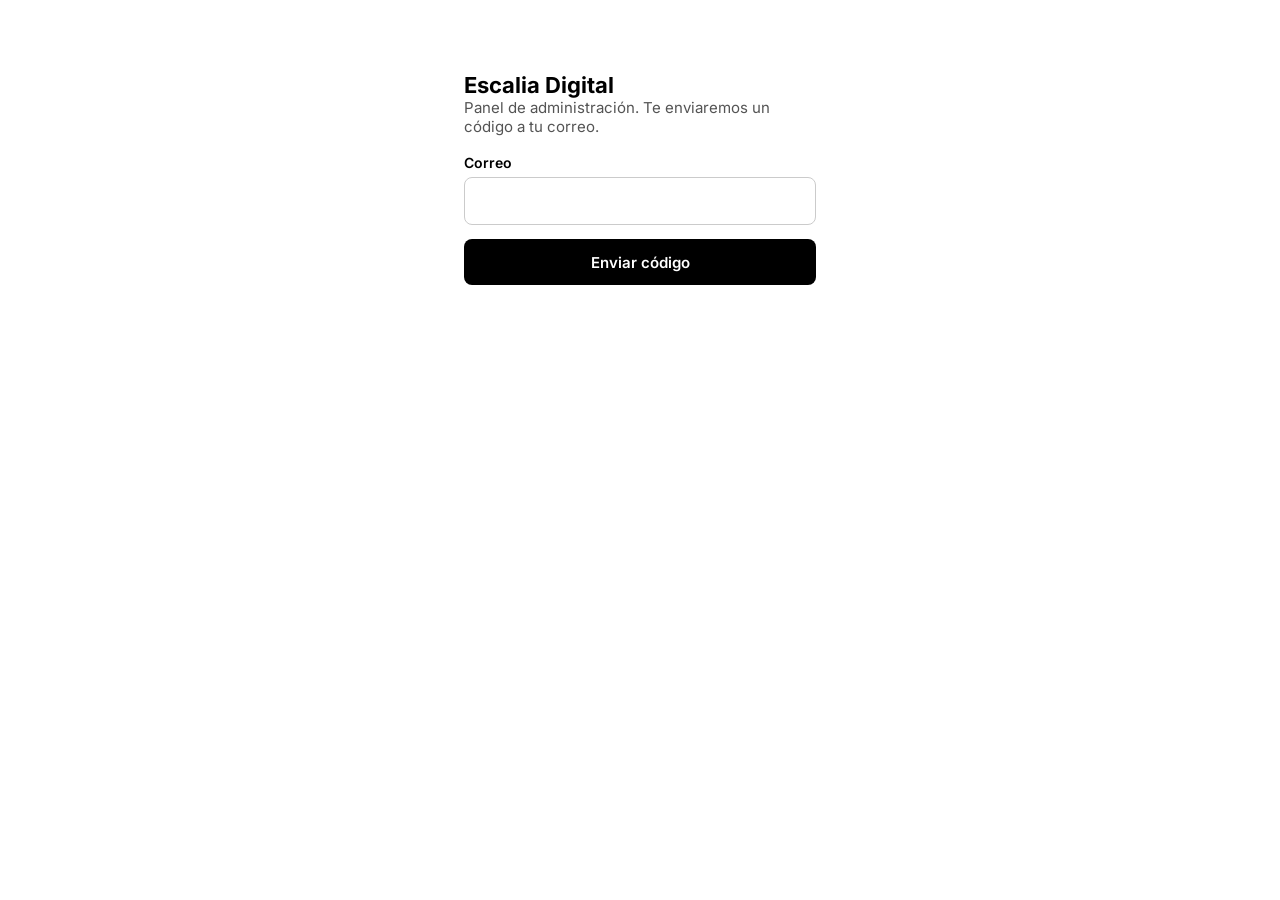
==== commit 1e929c7c: "Panel y admin: entrar con código al correo (sin contraseña); pantalla de aceptación de contrato prep" ====
--- a/admin.html
+++ b/admin.html
@@ -2,6 +2,8 @@
 <html lang="es">
 <head>
 <meta charset="utf-8">
+<script>if(/\.vercel\.app$/.test(location.hostname))location.replace('https://pide.escaliadigital.com'+location.pathname+location.search+location.hash)</script>
+
 <meta name="viewport" content="width=device-width, initial-scale=1">
 <meta name="robots" content="noindex">
 <title>Escalia Digital · Panel</title>
@@ -107,13 +109,14 @@
 <script src="/vendor/supabase.js"></script>
 <script src="/vendor/qrcode.js"></script>
 <script>
-const sb = supabase.createClient('https://akfnzkdavpktvqugqklo.supabase.co', 'sb_publishable_ipLUEVx2Hwwf-PJR8EnL9A_X8vh9DD5');
+const sb = supabase.createClient('https://akfnzkdavpktvqugqklo.supabase.co', 'sb_publishable_ipLUEVx2Hwwf-PJR8EnL9A_X8vh9DD5', { auth: { storageKey: 'escalia-admin' } });
 const app = document.getElementById('app');
 let usuario = null, esAdmin = false;
 
 const esc = s => String(s ?? '').replace(/[&<>"']/g, c => ({'&':'&amp;','<':'&lt;','>':'&gt;','"':'&quot;',"'":'&#39;'}[c]));
 const euros = n => Number(n || 0).toLocaleString('es-ES', {style:'currency', currency:'EUR'});
-const enlace = slug => `${location.origin}/${slug}`;
+const DOMINIO = 'https://pide.escaliadigital.com';
+const enlace = slug => `${DOMINIO}/${slug}`;
 const bg = u => u ? `style="background-image:url('${esc(u)}')"` : '';
 const hoy = () => new Intl.DateTimeFormat('sv-SE', {timeZone:'Europe/Madrid'}).format(new Date());
 const slugDe = t => t.normalize('NFD').replace(/[̀-ͯ]/g,'').toLowerCase().replace(/&/g,' y ').replace(/[^a-z0-9]+/g,'-').replace(/^-+|-+$/g,'').slice(0,40);
@@ -161,85 +164,51 @@
   if (v === 'bajas') return id === 'nueva' ? vistaNuevaBaja() : vistaBajas();
   return vistaNegocios();
 }
-let recuperando = /type=recovery/.test(location.hash);
 (async () => {
   sb.auth.onAuthStateChange((ev, s) => {
-    if (ev === 'PASSWORD_RECOVERY') { recuperando = true; return vistaNuevaClave(); }
-    if (recuperando) return;
     if ((s?.user?.id || null) !== (usuario?.id || null)) fijarSesion(s);
   });
   const { data: { session } } = await sb.auth.getSession();
-  if (recuperando) { if (session) vistaNuevaClave(); return; }
   await fijarSesion(session);
-  window.addEventListener('hashchange', () => { if (!recuperando) ruta(); });
+  window.addEventListener('hashchange', ruta);
 })();
 
 /* ---------- Acceso ---------- */
-function vistaAcceso(modo = 'entrar'){
-  const crear = modo === 'crear';
+function vistaAcceso(emailPrevio = ''){
   app.innerHTML = `<div class="acceso">
-    <div><p style="font-size:22px;font-weight:700">Escalia Digital</p><p class="sub">${crear ? 'Crea tu cuenta de administrador' : 'Panel de administración'}</p></div>
+    <div><p style="font-size:22px;font-weight:700">Escalia Digital</p><p class="sub">Panel de administración. Te enviaremos un código a tu correo.</p></div>
     <form id="f" style="display:flex;flex-direction:column;gap:14px">
-      <label class="campo">Correo<input type="email" id="email" autocomplete="email" required></label>
-      <label class="campo">Contraseña<input type="password" id="clave" autocomplete="${crear ? 'new-password' : 'current-password'}" minlength="8" required>
-        ${crear ? '<span class="ayuda">Mínimo 8 caracteres.</span>' : ''}</label>
+      <label class="campo">Correo<input type="email" id="email" autocomplete="email" required value="${esc(emailPrevio)}"></label>
       <p class="error" id="err" hidden></p>
-      <button class="btn" type="submit">${crear ? 'Crear cuenta' : 'Entrar'}</button>
+      <button class="btn" type="submit">Enviar código</button>
+    </form></div>`;
+  const $id = x => document.getElementById(x);
+  $id('f').onsubmit = async e => {
+    e.preventDefault();
+    const email = $id('email').value.trim().toLowerCase(), b = e.target.querySelector('button'); b.disabled = true;
+    // Solo cuentas que ya existen: el panel de administración nunca crea cuentas nuevas
+    const { error } = await sb.auth.signInWithOtp({ email, options: { shouldCreateUser: false } });
+    b.disabled = false;
+    if (error && /rate|limit|seconds|security/i.test(error.message)) { $id('err').textContent = 'Espera un minuto antes de pedir otro código.'; $id('err').hidden = false; return; }
+    vistaCodigoAdmin(email);
+  };
+}
+function vistaCodigoAdmin(email){
+  app.innerHTML = `<div class="acceso">
+    <div><p style="font-size:22px;font-weight:700">Escribe el código</p><p class="sub">Si <strong>${esc(email)}</strong> es una cuenta de administración, te ha llegado un código. Mira también en spam.</p></div>
+    <form id="f" style="display:flex;flex-direction:column;gap:14px">
+      <label class="campo">Código<input id="cod" inputmode="numeric" autocomplete="one-time-code" maxlength="8" required style="font-size:24px;letter-spacing:8px;text-align:center"></label>
+      <p class="error" id="err" hidden></p>
+      <button class="btn" type="submit">Entrar</button>
     </form>
-    <button class="btn claro" id="cambiar">${crear ? 'Ya tengo cuenta' : 'Crear mi cuenta (primera vez)'}</button>
-    ${crear ? '' : '<button class="btn claro" id="olvido" style="background:none;text-decoration:underline;color:var(--gris)">¿Olvidaste tu contraseña?</button>'}
-  </div>`;
-  document.getElementById('cambiar').onclick = () => vistaAcceso(crear ? 'entrar' : 'crear');
-  if (document.getElementById('olvido')) document.getElementById('olvido').onclick = vistaOlvido;
-  document.getElementById('f').onsubmit = async e => {
+    <button class="btn claro" id="otro">Volver</button></div>`;
+  const $id = x => document.getElementById(x);
+  $id('cod').focus();
+  $id('otro').onclick = () => vistaAcceso(email);
+  $id('f').onsubmit = async e => {
     e.preventDefault();
-    const err = document.getElementById('err'); err.hidden = true;
-    const email = document.getElementById('email').value.trim(), password = document.getElementById('clave').value;
-    const boton = e.target.querySelector('button'); boton.disabled = true;
-    if (crear) {
-      const { data, error } = await sb.auth.signUp({ email, password });
-      boton.disabled = false;
-      if (error) { err.textContent = error.message; err.hidden = false; return; }
-      if (!data.session) {
-        app.innerHTML = `<div class="acceso"><h1>Cuenta creada</h1><p class="sub">Avisa en el chat para activarla como administrador. Después entra con tu correo y contraseña.</p><button class="btn" id="ir">Ir a entrar</button></div>`;
-        document.getElementById('ir').onclick = () => vistaAcceso('entrar');
-      }
-    } else {
-      const { error } = await sb.auth.signInWithPassword({ email, password });
-      boton.disabled = false;
-      if (error) {
-        err.textContent = /confirm/i.test(error.message) ? 'La cuenta aún no está activada. Avisa en el chat para activarla.' : 'Correo o contraseña incorrectos.';
-        err.hidden = false;
-      }
-    }
-  };
-}
-function vistaOlvido(){
-  app.innerHTML = `<div class="acceso"><div><p style="font-size:22px;font-weight:700">Recuperar contraseña</p><p class="sub">Te enviaremos un enlace para crear una nueva. Caduca en 1 hora.</p></div>
-    <form id="f" style="display:flex;flex-direction:column;gap:14px"><label class="campo">Correo<input type="email" id="email" autocomplete="email" required></label><p class="error" id="err" hidden></p><button class="btn" type="submit">Enviar enlace</button></form>
-    <button class="btn claro" id="volver">Volver</button></div>`;
-  document.getElementById('volver').onclick = () => vistaAcceso();
-  document.getElementById('f').onsubmit = async e => {
-    e.preventDefault(); const b = e.target.querySelector('button'); b.disabled = true;
-    const { error } = await sb.auth.resetPasswordForEmail(document.getElementById('email').value.trim(), { redirectTo: location.origin + '/admin' });
-    b.disabled = false;
-    if (error && /rate|limit|seconds/i.test(error.message)) { const er = document.getElementById('err'); er.textContent = 'Espera un minuto antes de pedir otro enlace.'; er.hidden = false; return; }
-    app.innerHTML = `<div class="acceso"><h1>Revisa tu correo</h1><p class="sub">Si ese correo tiene cuenta, te llegará un enlace en unos minutos (mira también en spam).</p><button class="btn claro" id="ir">Volver a entrar</button></div>`;
-    document.getElementById('ir').onclick = () => vistaAcceso();
-  };
-}
-function vistaNuevaClave(){
-  app.innerHTML = `<div class="acceso"><div><p style="font-size:22px;font-weight:700">Nueva contraseña</p><p class="sub">Mínimo 8 caracteres.</p></div>
-    <form id="f" style="display:flex;flex-direction:column;gap:14px"><label class="campo">Nueva contraseña<input type="password" id="c1" autocomplete="new-password" minlength="8" required></label><label class="campo">Repítela<input type="password" id="c2" autocomplete="new-password" minlength="8" required></label><p class="error" id="err" hidden></p><button class="btn" type="submit">Guardar contraseña</button></form></div>`;
-  document.getElementById('f').onsubmit = async e => {
-    e.preventDefault(); const er = document.getElementById('err'); er.hidden = true;
-    const c1 = document.getElementById('c1').value;
-    if (c1 !== document.getElementById('c2').value) { er.textContent = 'Las dos contraseñas no coinciden.'; er.hidden = false; return; }
-    const { error } = await sb.auth.updateUser({ password: c1 });
-    if (error) { er.textContent = /same/i.test(error.message) ? 'Tiene que ser distinta de la anterior.' : 'No se pudo guardar. Vuelve a pedir el enlace.'; er.hidden = false; return; }
-    recuperando = false; history.replaceState(null, '', '/admin');
-    const { data: { session } } = await sb.auth.getSession(); usuario = null; await fijarSesion(session);
-    window.addEventListener('hashchange', ruta);
+    const { error } = await sb.auth.verifyOtp({ email, token: $id('cod').value.replace(/\D/g, ''), type: 'email' });
+    if (error) { $id('err').textContent = /expired/i.test(error.message) ? 'El código ha caducado. Vuelve y pide otro.' : 'Código incorrecto.'; $id('err').hidden = false; }
   };
 }
 function vistaSinPermiso(){
